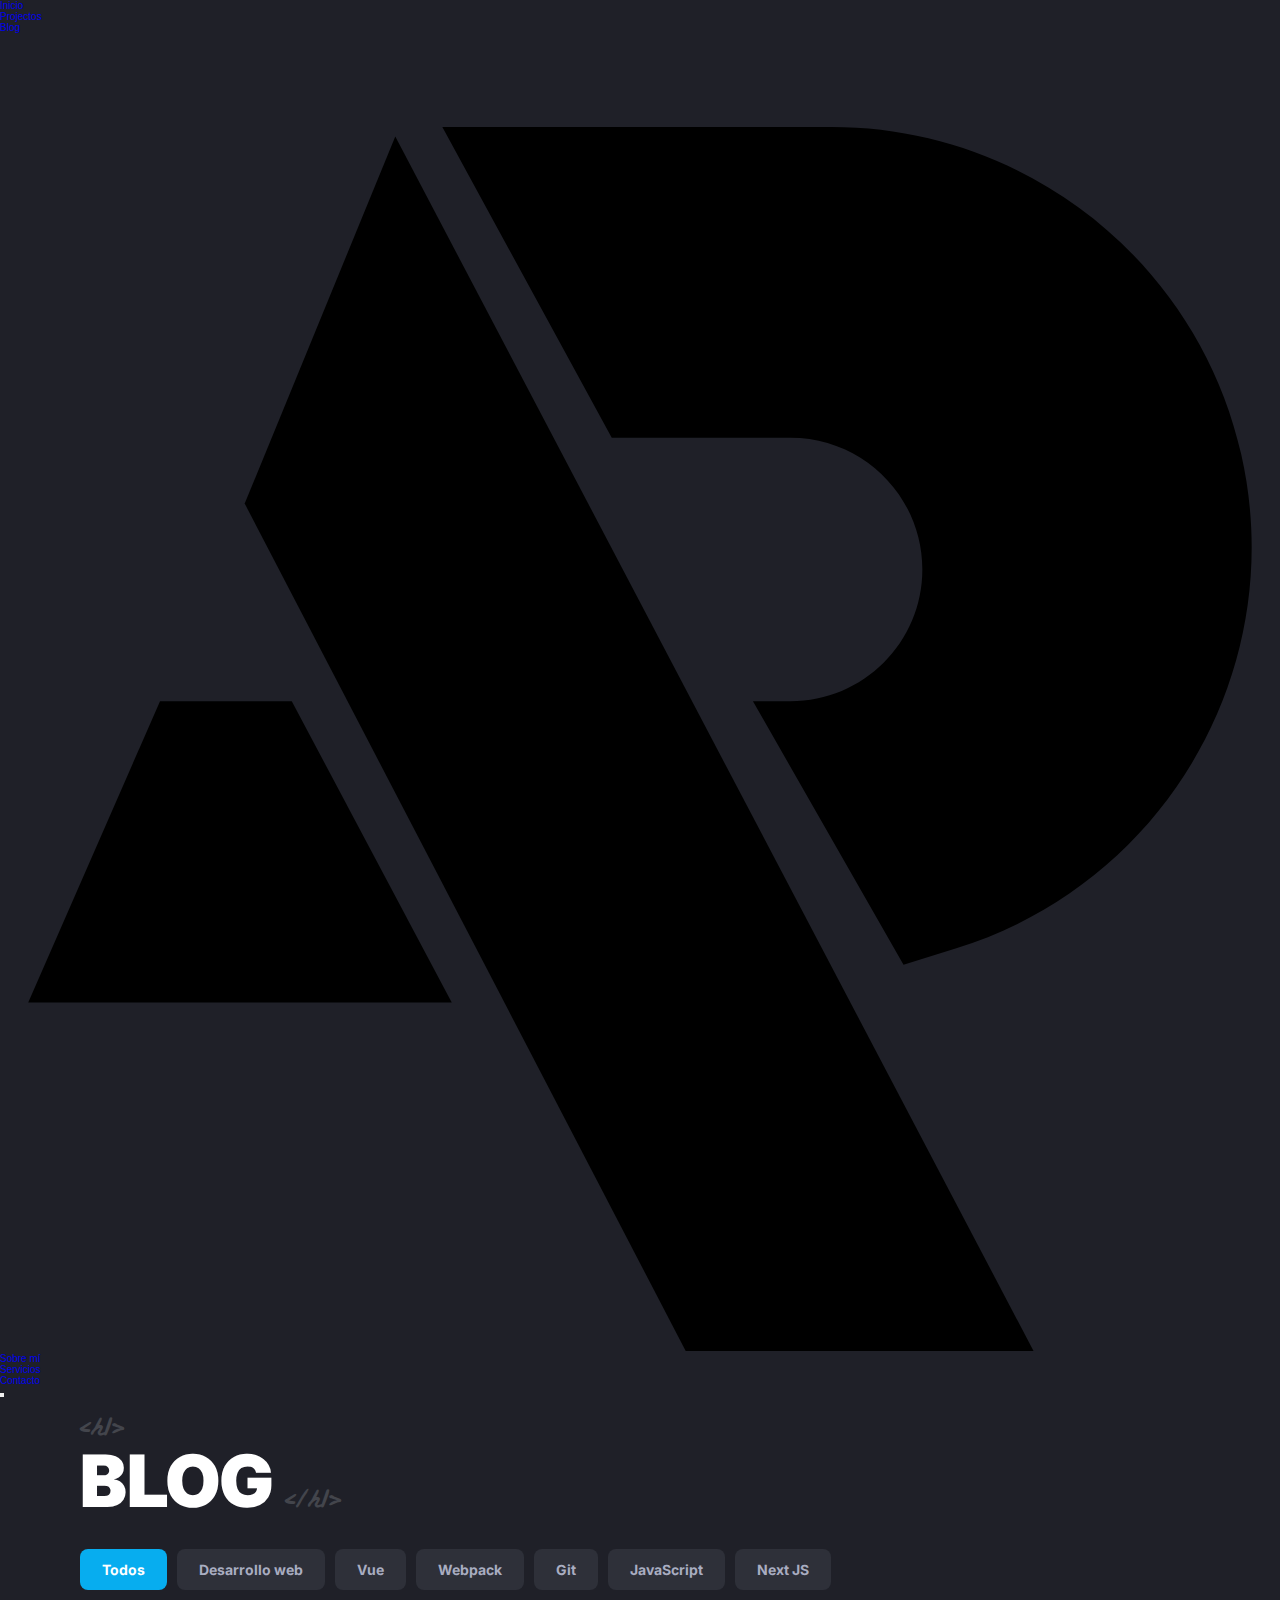
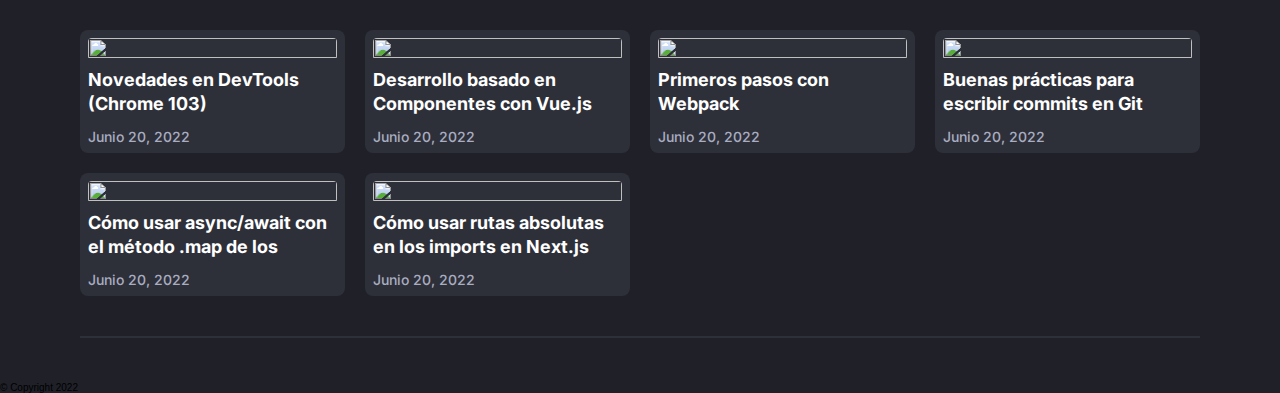
==== blog.html @ e84ddb8e "Add files via upload" ====
<!DOCTYPE html>
<html lang="es">
<head>
    <meta charset="UTF-8">
    <meta http-equiv="X-UA-Compatible" content="IE=edge">
    <meta name="viewport" content="width=device-width, initial-scale=1.0">
    <title>Alexis Paez | Frontend Developer</title>
    <link rel="stylesheet" type="text/css" href="index.css" />
    <script defer src="index.js"></script>
    <link rel="icon" href="assets/ap-logo-head.svg">
    <link href="https://fonts.googleapis.com/css2?family=Inter:wght@400;500;700;800&display=swap" rel="stylesheet">
    <link href="https://fonts.googleapis.com/css2?family=La+Belle+Aurore&display=swap" rel="stylesheet">
    <script src="https://code.iconify.design/2/2.2.1/iconify.min.js"></script>
    <script src="https://unpkg.com/swiper/swiper-bundle.min.js"></script>
</head>
<body>
    <header>
        <nav>
            <ul class="nav-menu nav-menu_disabled">
                <li class="nav-menu-item"><a href="index.html" class="nav-menu-link underlined">Inicio</a></li>
                <li class="nav-menu-item"><a href="projects.html" class="nav-menu-link underlined">Projectos</a></li>
                <li class="nav-menu-item"><a href="blog.html" class="nav-menu-link active underlined">Blog</a></li>
                <li class="nav-menu-item nav-menu-logo"><a href="index.html" class="nav-menu-link">
                    <svg viewBox="0 -4 68 70" xmlns="http://www.w3.org/2000/svg">
                        <path d="M48 45.5L40 31.5H42C45.866 31.5 49 28.366 49 24.5V24.5C49 20.634 45.866 17.5 42 17.5H32.5L23.5 1H44.175C54.5999 1 63.6359 8.21707 65.9404 18.384V18.384C68.5146 29.7408 61.9241 41.1681 50.8048 44.6274L48 45.5Z"/>
                        <path d="M21 1.5L57 70H38.5L13 21L21 1.5Z"/>
                        <path d="M8.5 31.5H15.5L24 47.5H1.5L8.5 31.5Z"/>
                    </svg>
                </a></li>
                <li class="nav-menu-item"><a href="#section-about" class="nav-menu-link underlined">Sobre mí</a></li>
                <li class="nav-menu-item"><a href="#section-services" class="nav-menu-link underlined">Servicios</a></li>
                <li class="nav-menu-item"><a href="#section-contact" class="nav-menu-link underlined">Contacto</a></li>
            </ul>

            <button class="toggle">
                <span class="iconify" data-icon="heroicons-solid:menu-alt-3"></span>
            </button>
        </nav>
    </header>

    <main>
        <!-- PAGE TITLE -->
        <section class="page-title-blog">
            <h1><span class="before-letter"></span>BLOG<span class="last-letter"></span></h1>
        </section>

        <!-- PAGE BLOG -->
        <section class="page-blog">
            <input id="all" name="categories" value="all" type="radio" checked>
            <input id="web-development" name="categories" value="web-development" type="radio">
            <input id="vue" name="categories" value="vue" type="radio">
            <input id="webpack" name="categories" value="webpack" type="radio">
            <input id="git" name="categories" value="git" type="radio">
            <input id="javascript" name="categories" value="javascript" type="radio">
            <input id="nextjs" name="categories" value="nextjs" type="radio">

            <div class="container-category">
                <label for="all">Todos</label>
                <label for="web-development">Desarrollo web</label>
                <label for="vue">Vue</label>
                <label for="webpack">Webpack</label>
                <label for="git">Git</label>
                <label for="javascript">JavaScript</label>
                <label for="nextjs">Next JS</label>
            </div>

            <div class="page-blog-articles">
                <a href="#" class="article-a" data-category="web-development">
                    <article class="article article-blog""> 
                        <picture class="article-img">
                            <img src="assets/blog-assets/chrome-devtools.jpg" alt="">
                        </picture>
                        
                        <div class="article-info">
                            <h3 class="article-title">Novedades en DevTools (Chrome 103)</h3>
                            <time datetime="2022-06-20">Junio 20, 2022</time>
                        </div>
                    </article>
                </a>

                <a href="#" class="article-a" data-category="web-development vue">
                    <article class="article article-blog"> 
                        <picture class="article-img">
                            <img src="assets/blog-assets/vuejs.jpg" alt="">
                        </picture>

                        <div class="article-info">
                            <h3 class="article-title">Desarrollo basado en Componentes con Vue.js</h3>
                            <time datetime="2022-06-20">Junio 20, 2022</time>
                        </div>
                    </article>
                </a>

                <a href="#" class="article-a" data-category="web-development webpack">
                    <article class="article article-blog"> 
                        <picture class="article-img">
                            <img src="assets/blog-assets/webpack.jpg" alt="">
                        </picture>

                        <div class="article-info">
                            <h3 class="article-title">Primeros pasos con Webpack</h3>
                            <time datetime="2022-06-20">Junio 20, 2022</time>
                        </div>
                    </article>
                </a>

                <a href="#" class="article-a" data-category="web-development git">
                    <article class="article article-blog"> 
                        <picture class="article-img">
                            <img src="assets/blog-assets/git.jpg" alt="">
                        </picture>
                        
                        <div class="article-info">
                            <h3 class="article-title">Buenas prácticas para escribir commits en Git</h3>
                            <time datetime="2022-06-20">Junio 20, 2022</time>
                        </div>
                    </article>
                </a>

                <a href="#" class="article-a" data-category="web-development javascript">
                    <article class="article article-blog"> 
                        <picture class="article-img">
                            <img src="assets/blog-assets/javascript.jpg" alt="">
                        </picture>

                        <div class="article-info">
                            <h3 class="article-title">Cómo usar async/await con el método .map de los Arrays</h3>
                            <time datetime="2022-06-20">Junio 20, 2022</time>
                        </div>
                    </article>
                </a>

                <a href="#" class="article-a" data-category="web-development nextjs">
                    <article class="article article-blog"> 
                        <picture class="article-img">
                            <img src="assets/blog-assets/next.jpg" alt="">
                        </picture>

                        <div class="article-info">
                            <h3 class="article-title">Cómo usar rutas absolutas en los imports en Next.js</h3>
                            <time datetime="2022-06-20">Junio 20, 2022</time>
                        </div>
                    </article>
                </a>
            </div>
        </section>
    </main>

    <!-- BUTTON UP -->
    <div id="button-up">
        <span class="iconify" data-icon="ep:arrow-up-bold"></span>
    </div>
    
    <hr>

    <footer id="section-footer" class="main-section section-footer">
        <div class="footer-info">
            <ul class="footer-social">
                <li class="footer-social-item"><a href="#" class="footer-social-link youtube">
                <span class="iconify" data-icon="akar-icons:youtube-fill"></span>
                </a></li>
                <li class="footer-social-item"><a href="https://twitter.com/Alexis_Paez_" class="footer-social-link twitter">
                    <span class="iconify" data-icon="akar-icons:twitter-fill"></span>
                </a></li>
                <li class="footer-social-item"><a href="https://www.linkedin.com/in/alexis-paez-48867b1a4/" class="footer-social-link linkedin">
                    <span class="iconify" data-icon="akar-icons:linkedin-fill"></span>
                </a></li>
                <li class="footer-social-item"><a href="https://github.com/AlexisPaez11" class="footer-social-link github">
                    <span class="iconify" data-icon="akar-icons:github-fill"></span>
                </a></li>
            </ul>
            <p>© Copyright 2022</p>
        </div>
    </footer>
</body>
</html>
---- index.css ----
@import url(./css/page-projects-blog.css);
@import url(./css/header.css);
@import url(./css/main.css);
@import url(./css/biography.css);
@import url(./css/featured-project.css);
@import url(./css/articles.css);
@import url(./css/swiper.css);
@import url(./css/about.css);
@import url(./css/services.css);
@import url(./css/contact.css);
@import url(./css/footer.css);

* {
    margin: 0px;
    padding: 0px;
    box-sizing: border-box;
    scrollbar-width: none;
    -webkit-tap-highlight-color: rgba(0,0,0,0);

    
    --gray1-color: #1F2028;
    --gray2-color: #262830;
    --gray3-color: #2E3039;
    --gray4-color: #43454c;
    --gray5-color: #a9adc1;
    --white-color: #FFF;
    --blue-color: #07ADEF;
}

img::selection {
    -webkit-tap-highlight-color: rgba(0,0,0,0);
}

html {
    font-size: 62.5%;
    scroll-behavior: smooth;
}

body {
    max-width: 1280px;
    background-color: var(--gray1-color);
    overflow-x: hidden;
    margin: 0 auto;
    font-family: Arial, Helvetica, sans-serif;
}

#button-up {
    cursor: pointer;
    display: flex;
    justify-content: center;
    align-items: center;
    width: 4.8rem;
    height: 4.8rem;
    font-size: 2.4rem;
    background-color: var(--blue-color);
    color: var(--white-color);
    position: fixed;
    bottom: 80px;
    right: 80px;
    border-radius: 50%;
    -webkit-border-radius: 50%;
    -moz-border-radius: 50%;
    -ms-border-radius: 50%;
    -o-border-radius: 50%;
    transform: scale(0);
    -webkit-transform: scale(0);
    -moz-transform: scale(0);
    -ms-transform: scale(0);
    -o-transform: scale(0);
}

hr {
    margin: 0 auto;
    width: calc(100% - 16.0rem);
    border: 1px solid var(--gray3-color);
}

a {
    text-decoration: none;
}

@media (max-width: 650px) {
    #button-up {
        right: 20px;
    }

    hr {
        width: calc(100% - 4.0rem);
    }
}
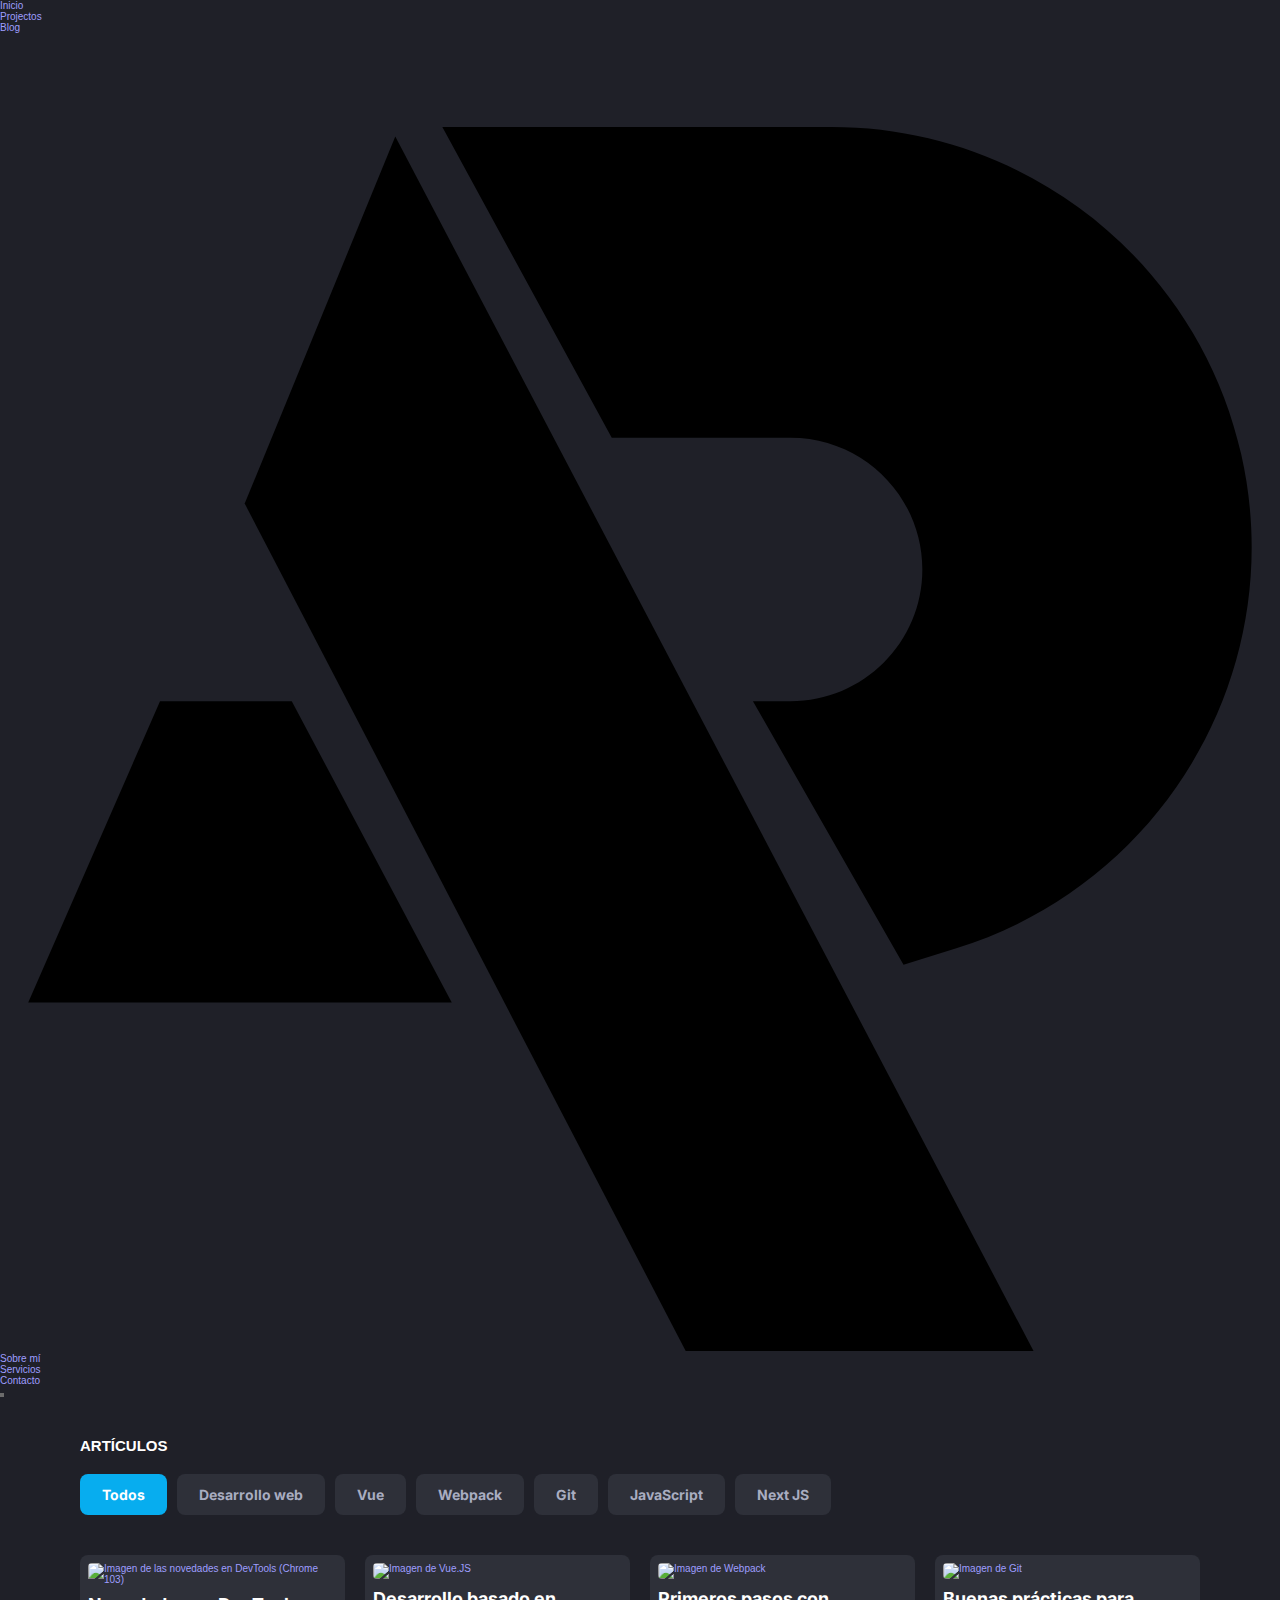
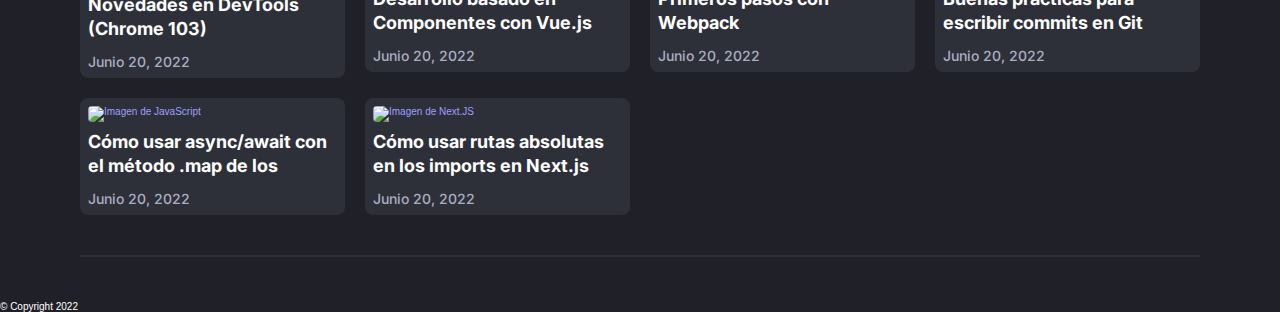
==== commit ca134d4c: "Add files via upload" ====
--- a/blog.html
+++ b/blog.html
@@ -4,35 +4,61 @@
     <meta charset="UTF-8">
     <meta http-equiv="X-UA-Compatible" content="IE=edge">
     <meta name="viewport" content="width=device-width, initial-scale=1.0">
-    <title>Alexis Paez | Frontend Developer</title>
-    <link rel="stylesheet" type="text/css" href="index.css" />
-    <script defer src="index.js"></script>
-    <link rel="icon" href="assets/ap-logo-head.svg">
-    <link href="https://fonts.googleapis.com/css2?family=Inter:wght@400;500;700;800&display=swap" rel="stylesheet">
-    <link href="https://fonts.googleapis.com/css2?family=La+Belle+Aurore&display=swap" rel="stylesheet">
-    <script src="https://code.iconify.design/2/2.2.1/iconify.min.js"></script>
-    <script src="https://unpkg.com/swiper/swiper-bundle.min.js"></script>
+    <meta name="robots" content="index, follow">
+    <link rel="stylesheet" type="text/css" href="./index.css"/>
+
+    <title>Alexis Paez | Artículos</title>
+    <meta property="og:title" content="Alexis Paez | Artículos">
+    <meta property="og:site_name" content="Alexis Paez | Artículos">
+
+    <meta name="author" content="Alexis Paez">
+    <link rel="preconnet" href="https://alexispaez.dev">
+    <link rel="canonical" href="https://alexispaez.dev/">
+    <meta property="og:url" content="https://alexispaez.dev/">
+    <meta property="og:type" content="website">
+    
+    <meta name="description" content="Artículos sobre desarrollado web y tecnología">
+    <meta property="og:description" content="Artículos sobre desarrollado web y tecnología">
+    
+    <meta name="keywords" content="Artículos sobre html, css, frameworks, javascript, react, etc..."/>
+
+    <meta property="og:image" content="https://alexispaez.dev/assets/miniatura-alexispaezdev.png">
+    <meta property="og:image:width" content="1280">
+    <meta property="og:image:height" content="720">
+    <meta property="og:image:type" content="image/jpeg">
+
+    <meta name="theme-color" content="#1F2028"/>
+    <meta name="color-scheme" content="dark">
+    <link rel="icon" href="./assets/ap-logo.png">
+    <link rel="apple-touch-icon" sizes="180x180" href="./assets/ap-logo.png">
+    
+    <link rel="preconnect" href="https://fonts.googleapis.com">
+    <link rel="preconnect" href="https://fonts.gstatic.com" crossorigin>
+    <link href="https://fonts.googleapis.com/css2?family=Inter:wght@500;700;900&family=La+Belle+Aurore&display=swap" rel="stylesheet"> 
+    <script defer src="https://unpkg.com/swiper/swiper-bundle.min.js"></script>
+    <script async src="https://code.iconify.design/2/2.2.1/iconify.min.js" defer></script>
+    <script defer src="./index.js"></script>
 </head>
 <body>
     <header>
         <nav>
             <ul class="nav-menu nav-menu_disabled">
-                <li class="nav-menu-item"><a href="index.html" class="nav-menu-link underlined">Inicio</a></li>
-                <li class="nav-menu-item"><a href="projects.html" class="nav-menu-link underlined">Projectos</a></li>
-                <li class="nav-menu-item"><a href="blog.html" class="nav-menu-link active underlined">Blog</a></li>
-                <li class="nav-menu-item nav-menu-logo"><a href="index.html" class="nav-menu-link">
+                <li class="nav-menu-item"><a href="./index.html" class="nav-menu-link underlined">Inicio</a></li>
+                <li class="nav-menu-item"><a href="./projects.html" class="nav-menu-link underlined">Projectos</a></li>
+                <li class="nav-menu-item"><a href="./blog.html" class="nav-menu-link active underlined">Blog</a></li>
+                <li class="nav-menu-item nav-menu-logo"><a aria-label="logo" href="./index.html" class="nav-menu-link">
                     <svg viewBox="0 -4 68 70" xmlns="http://www.w3.org/2000/svg">
                         <path d="M48 45.5L40 31.5H42C45.866 31.5 49 28.366 49 24.5V24.5C49 20.634 45.866 17.5 42 17.5H32.5L23.5 1H44.175C54.5999 1 63.6359 8.21707 65.9404 18.384V18.384C68.5146 29.7408 61.9241 41.1681 50.8048 44.6274L48 45.5Z"/>
                         <path d="M21 1.5L57 70H38.5L13 21L21 1.5Z"/>
                         <path d="M8.5 31.5H15.5L24 47.5H1.5L8.5 31.5Z"/>
                     </svg>
                 </a></li>
-                <li class="nav-menu-item"><a href="#section-about" class="nav-menu-link underlined">Sobre mí</a></li>
-                <li class="nav-menu-item"><a href="#section-services" class="nav-menu-link underlined">Servicios</a></li>
-                <li class="nav-menu-item"><a href="#section-contact" class="nav-menu-link underlined">Contacto</a></li>
+                <li class="nav-menu-item"><a href="./index.html#section-about" class="nav-menu-link underlined">Sobre mí</a></li>
+                <li class="nav-menu-item"><a href="./index.html#section-services" class="nav-menu-link underlined">Servicios</a></li>
+                <li class="nav-menu-item"><a href="./index.html#section-contact" class="nav-menu-link underlined">Contacto</a></li>
             </ul>
 
-            <button class="toggle">
+            <button aria-label="menu" class="toggle">
                 <span class="iconify" data-icon="heroicons-solid:menu-alt-3"></span>
             </button>
         </nav>
@@ -40,8 +66,8 @@
 
     <main>
         <!-- PAGE TITLE -->
-        <section class="page-title-blog">
-            <h1><span class="before-letter"></span>BLOG<span class="last-letter"></span></h1>
+        <section class="page-blog-title">
+            <h2><span class="before-letter"></span>ARTÍCULOS<span class="last-letter"></span></h2>
         </section>
 
         <!-- PAGE BLOG -->
@@ -65,10 +91,10 @@
             </div>
 
             <div class="page-blog-articles">
-                <a href="#" class="article-a" data-category="web-development">
+                <a href="./blog-articles/novedades-en-devtools-chrome-103.html" class="article-a" data-category="web-development">
                     <article class="article article-blog""> 
                         <picture class="article-img">
-                            <img src="assets/blog-assets/chrome-devtools.jpg" alt="">
+                            <img loading="lazy" src="./assets/blog-assets/chrome-103/devtools.webp" alt="Imagen de las novedades en DevTools (Chrome 103)">
                         </picture>
                         
                         <div class="article-info">
@@ -81,7 +107,7 @@
                 <a href="#" class="article-a" data-category="web-development vue">
                     <article class="article article-blog"> 
                         <picture class="article-img">
-                            <img src="assets/blog-assets/vuejs.jpg" alt="">
+                            <img loading="lazy" src="./assets/blog-assets/vue.webp" alt="Imagen de Vue.JS">
                         </picture>
 
                         <div class="article-info">
@@ -94,7 +120,7 @@
                 <a href="#" class="article-a" data-category="web-development webpack">
                     <article class="article article-blog"> 
                         <picture class="article-img">
-                            <img src="assets/blog-assets/webpack.jpg" alt="">
+                            <img loading="lazy" src="./assets/blog-assets/webpack.webp" alt="Imagen de Webpack">
                         </picture>
 
                         <div class="article-info">
@@ -107,7 +133,7 @@
                 <a href="#" class="article-a" data-category="web-development git">
                     <article class="article article-blog"> 
                         <picture class="article-img">
-                            <img src="assets/blog-assets/git.jpg" alt="">
+                            <img loading="lazy" src="./assets/blog-assets/git.webp" alt="Imagen de Git">
                         </picture>
                         
                         <div class="article-info">
@@ -120,7 +146,7 @@
                 <a href="#" class="article-a" data-category="web-development javascript">
                     <article class="article article-blog"> 
                         <picture class="article-img">
-                            <img src="assets/blog-assets/javascript.jpg" alt="">
+                            <img loading="lazy" src="./assets/blog-assets/javascript.webp" alt="Imagen de JavaScript">
                         </picture>
 
                         <div class="article-info">
@@ -133,7 +159,7 @@
                 <a href="#" class="article-a" data-category="web-development nextjs">
                     <article class="article article-blog"> 
                         <picture class="article-img">
-                            <img src="assets/blog-assets/next.jpg" alt="">
+                            <img loading="lazy" src="./assets/blog-assets/next.webp" alt="Imagen de Next.JS">
                         </picture>
 
                         <div class="article-info">
@@ -155,20 +181,13 @@
 
     <footer id="section-footer" class="main-section section-footer">
         <div class="footer-info">
-            <ul class="footer-social">
-                <li class="footer-social-item"><a href="#" class="footer-social-link youtube">
-                <span class="iconify" data-icon="akar-icons:youtube-fill"></span>
-                </a></li>
-                <li class="footer-social-item"><a href="https://twitter.com/Alexis_Paez_" class="footer-social-link twitter">
-                    <span class="iconify" data-icon="akar-icons:twitter-fill"></span>
-                </a></li>
-                <li class="footer-social-item"><a href="https://www.linkedin.com/in/alexis-paez-48867b1a4/" class="footer-social-link linkedin">
-                    <span class="iconify" data-icon="akar-icons:linkedin-fill"></span>
-                </a></li>
-                <li class="footer-social-item"><a href="https://github.com/AlexisPaez11" class="footer-social-link github">
-                    <span class="iconify" data-icon="akar-icons:github-fill"></span>
-                </a></li>
+            <ul class="social">
+                <li class="social-item"><a aria-label="Enlace a mi canal de youtube" accesskey="y" href="#" class="social-link"><span class="iconify" data-icon="akar-icons:youtube-fill"></span></a></li>
+                <li class="social-item"><a aria-label="Enlace a mi perfil de twitter" accesskey="t" href="https://twitter.com/Alexis_Paez_" class="social-link"><span class="iconify" data-icon="akar-icons:twitter-fill"></span></a></li>
+                <li class="social-item"><a aria-label="Enlace a mi perfil de linkedin" accesskey="l" href="https://www.linkedin.com/in/alexis-paez-48867b1a4/" class="social-link"><span class="iconify" data-icon="akar-icons:linkedin-fill"></span></a></li>
+                <li class="social-item"><a aria-label="Enlace a mi perfil de github" accesskey="g" href="https://github.com/AlexisPaez11" class="social-link"><span class="iconify" data-icon="akar-icons:github-fill"></span></a></li>
             </ul>
+
             <p>© Copyright 2022</p>
         </div>
     </footer>
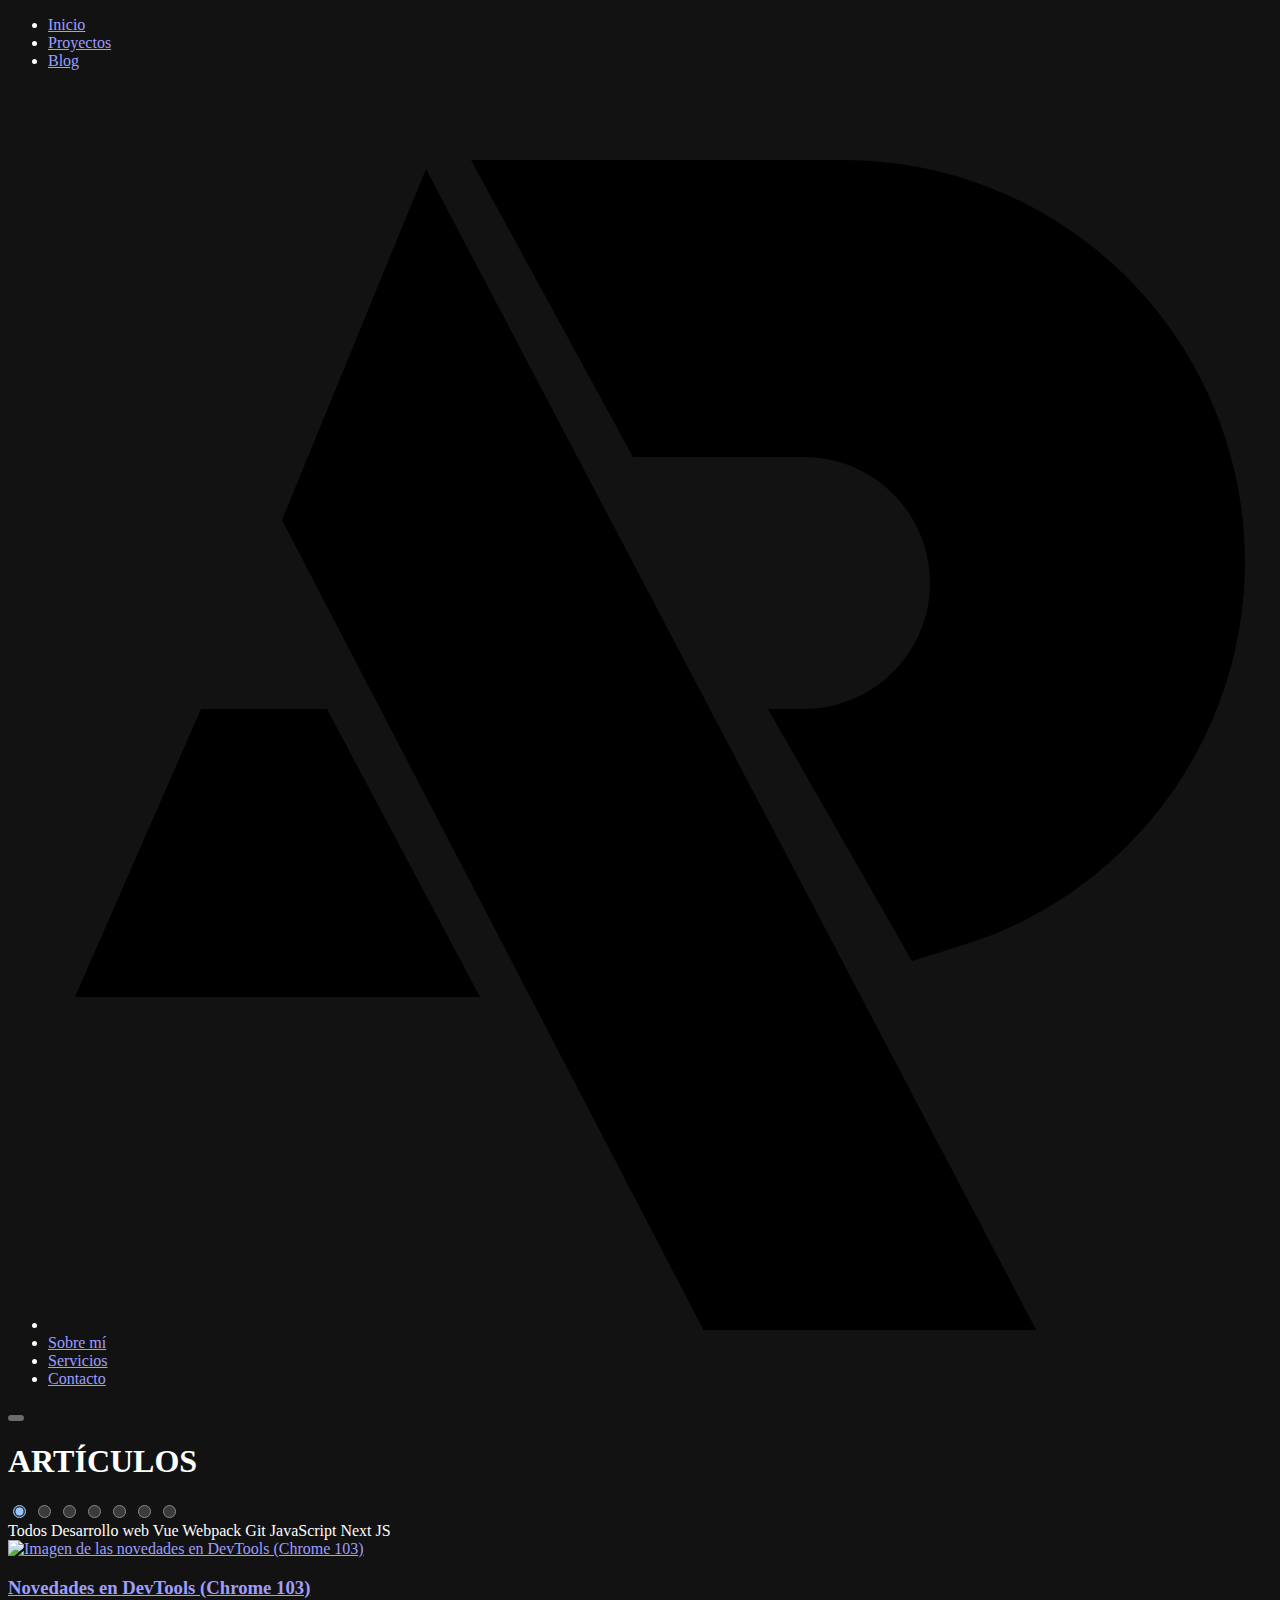
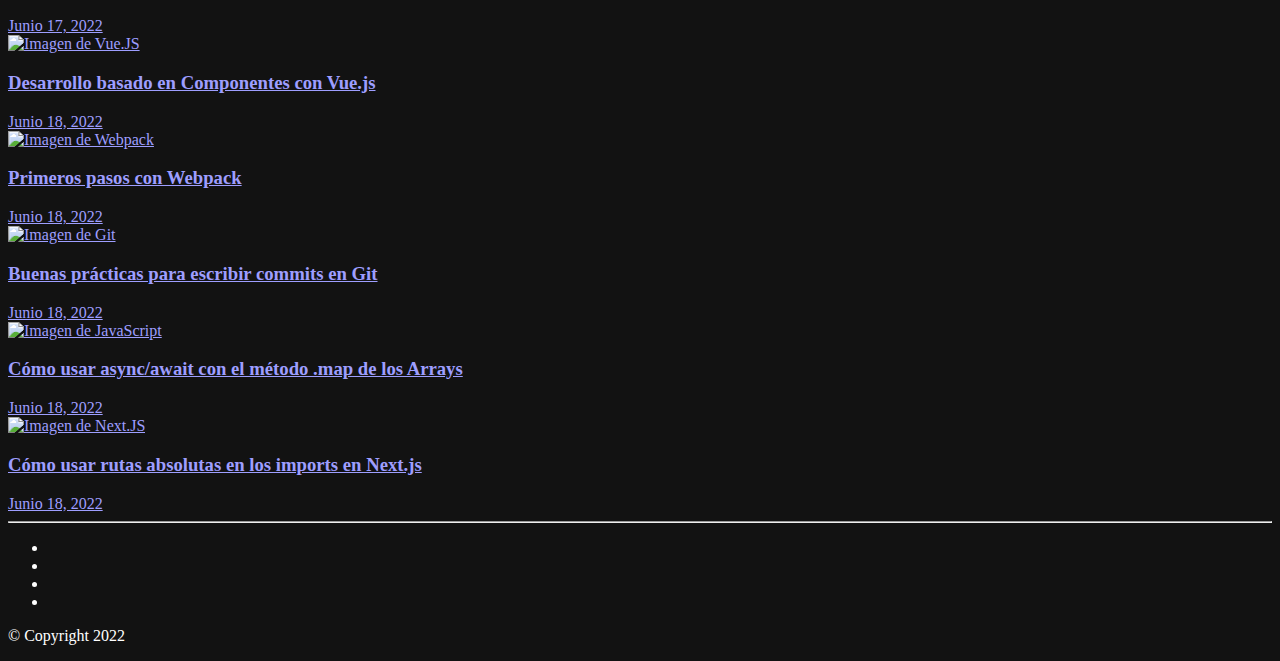
==== commit cc322231: "Add files via upload" ====
--- a/blog.html
+++ b/blog.html
@@ -5,7 +5,6 @@
     <meta http-equiv="X-UA-Compatible" content="IE=edge">
     <meta name="viewport" content="width=device-width, initial-scale=1.0">
     <meta name="robots" content="index, follow">
-    <link rel="stylesheet" type="text/css" href="./index.css"/>
 
     <title>Alexis Paez | Artículos</title>
     <meta property="og:title" content="Alexis Paez | Artículos">
@@ -32,19 +31,17 @@
     <link rel="icon" href="./assets/ap-logo.png">
     <link rel="apple-touch-icon" sizes="180x180" href="./assets/ap-logo.png">
     
-    <link rel="preconnect" href="https://fonts.googleapis.com">
-    <link rel="preconnect" href="https://fonts.gstatic.com" crossorigin>
+    <script async src="./index.js"></script>
+    <script async src="https://code.iconify.design/2/2.2.1/iconify.min.js"></script>
     <link href="https://fonts.googleapis.com/css2?family=Inter:wght@500;700;900&family=La+Belle+Aurore&display=swap" rel="stylesheet"> 
-    <script defer src="https://unpkg.com/swiper/swiper-bundle.min.js"></script>
-    <script async src="https://code.iconify.design/2/2.2.1/iconify.min.js" defer></script>
-    <script defer src="./index.js"></script>
+    <link rel="stylesheet" href="./css/blog.css">
 </head>
 <body>
     <header>
         <nav>
             <ul class="nav-menu nav-menu_disabled">
                 <li class="nav-menu-item"><a href="./index.html" class="nav-menu-link underlined">Inicio</a></li>
-                <li class="nav-menu-item"><a href="./projects.html" class="nav-menu-link underlined">Projectos</a></li>
+                <li class="nav-menu-item"><a href="./projects.html" class="nav-menu-link underlined">Proyectos</a></li>
                 <li class="nav-menu-item"><a href="./blog.html" class="nav-menu-link active underlined">Blog</a></li>
                 <li class="nav-menu-item nav-menu-logo"><a aria-label="logo" href="./index.html" class="nav-menu-link">
                     <svg viewBox="0 -4 68 70" xmlns="http://www.w3.org/2000/svg">
@@ -58,27 +55,27 @@
                 <li class="nav-menu-item"><a href="./index.html#section-contact" class="nav-menu-link underlined">Contacto</a></li>
             </ul>
 
-            <button aria-label="menu" class="toggle">
+            <button aria-label="menu" class="toggle" role="button">
                 <span class="iconify" data-icon="heroicons-solid:menu-alt-3"></span>
             </button>
         </nav>
     </header>
 
-    <main>
+    <main role="main">
         <!-- PAGE TITLE -->
-        <section class="page-blog-title">
-            <h2><span class="before-letter"></span>ARTÍCULOS<span class="last-letter"></span></h2>
+        <section class="page-blog-title" aria-labelledby="title">
+            <h1><span class="before-letter"></span>ARTÍCULOS<span class="last-letter"></span></h1>
         </section>
 
         <!-- PAGE BLOG -->
-        <section class="page-blog">
-            <input id="all" name="categories" value="all" type="radio" checked>
-            <input id="web-development" name="categories" value="web-development" type="radio">
-            <input id="vue" name="categories" value="vue" type="radio">
-            <input id="webpack" name="categories" value="webpack" type="radio">
-            <input id="git" name="categories" value="git" type="radio">
-            <input id="javascript" name="categories" value="javascript" type="radio">
-            <input id="nextjs" name="categories" value="nextjs" type="radio">
+        <section class="page-blog" aria-labelledby="articles">
+            <input id="all" name="categories" value="all" type="radio" aria-labelledby="all" checked>
+            <input id="web-development" name="categories" value="web-development" type="radio" aria-labelledby="web-development">
+            <input id="vue" name="categories" value="vue" type="radio" aria-labelledby="vue">
+            <input id="webpack" name="categories" value="webpack" type="radio" aria-labelledby="webpack">
+            <input id="git" name="categories" value="git" type="radio" aria-labelledby="git">
+            <input id="javascript" name="categories" value="javascript" type="radio" aria-labelledby="javascript">
+            <input id="nextjs" name="categories" value="nextjs" type="radio" aria-labelledby="nextjs">
 
             <div class="container-category">
                 <label for="all">Todos</label>
@@ -94,12 +91,12 @@
                 <a href="./blog-articles/novedades-en-devtools-chrome-103.html" class="article-a" data-category="web-development">
                     <article class="article article-blog""> 
                         <picture class="article-img">
-                            <img loading="lazy" src="./assets/blog-assets/chrome-103/devtools.webp" alt="Imagen de las novedades en DevTools (Chrome 103)">
+                            <img src="./assets/blog-assets/chrome-103/devtools.webp" alt="Imagen de las novedades en DevTools (Chrome 103)">
                         </picture>
                         
                         <div class="article-info">
                             <h3 class="article-title">Novedades en DevTools (Chrome 103)</h3>
-                            <time datetime="2022-06-20">Junio 20, 2022</time>
+                            <time datetime="2022-06-17">Junio 17, 2022</time>
                         </div>
                     </article>
                 </a>
@@ -107,12 +104,12 @@
                 <a href="#" class="article-a" data-category="web-development vue">
                     <article class="article article-blog"> 
                         <picture class="article-img">
-                            <img loading="lazy" src="./assets/blog-assets/vue.webp" alt="Imagen de Vue.JS">
+                            <img src="./assets/blog-assets/vue.webp" alt="Imagen de Vue.JS">
                         </picture>
 
                         <div class="article-info">
                             <h3 class="article-title">Desarrollo basado en Componentes con Vue.js</h3>
-                            <time datetime="2022-06-20">Junio 20, 2022</time>
+                            <time datetime="2022-06-18">Junio 18, 2022</time>
                         </div>
                     </article>
                 </a>
@@ -120,12 +117,12 @@
                 <a href="#" class="article-a" data-category="web-development webpack">
                     <article class="article article-blog"> 
                         <picture class="article-img">
-                            <img loading="lazy" src="./assets/blog-assets/webpack.webp" alt="Imagen de Webpack">
+                            <img src="./assets/blog-assets/webpack.webp" alt="Imagen de Webpack">
                         </picture>
 
                         <div class="article-info">
                             <h3 class="article-title">Primeros pasos con Webpack</h3>
-                            <time datetime="2022-06-20">Junio 20, 2022</time>
+                            <time datetime="2022-06-18">Junio 18, 2022</time>
                         </div>
                     </article>
                 </a>
@@ -133,12 +130,12 @@
                 <a href="#" class="article-a" data-category="web-development git">
                     <article class="article article-blog"> 
                         <picture class="article-img">
-                            <img loading="lazy" src="./assets/blog-assets/git.webp" alt="Imagen de Git">
+                            <img src="./assets/blog-assets/git.webp" alt="Imagen de Git">
                         </picture>
                         
                         <div class="article-info">
                             <h3 class="article-title">Buenas prácticas para escribir commits en Git</h3>
-                            <time datetime="2022-06-20">Junio 20, 2022</time>
+                            <time datetime="2022-06-18">Junio 18, 2022</time>
                         </div>
                     </article>
                 </a>
@@ -146,12 +143,12 @@
                 <a href="#" class="article-a" data-category="web-development javascript">
                     <article class="article article-blog"> 
                         <picture class="article-img">
-                            <img loading="lazy" src="./assets/blog-assets/javascript.webp" alt="Imagen de JavaScript">
+                            <img src="./assets/blog-assets/javascript.webp" alt="Imagen de JavaScript">
                         </picture>
 
                         <div class="article-info">
                             <h3 class="article-title">Cómo usar async/await con el método .map de los Arrays</h3>
-                            <time datetime="2022-06-20">Junio 20, 2022</time>
+                            <time datetime="2022-06-18">Junio 18, 2022</time>
                         </div>
                     </article>
                 </a>
@@ -159,12 +156,12 @@
                 <a href="#" class="article-a" data-category="web-development nextjs">
                     <article class="article article-blog"> 
                         <picture class="article-img">
-                            <img loading="lazy" src="./assets/blog-assets/next.webp" alt="Imagen de Next.JS">
+                            <img src="./assets/blog-assets/next.webp" alt="Imagen de Next.JS">
                         </picture>
 
                         <div class="article-info">
                             <h3 class="article-title">Cómo usar rutas absolutas en los imports en Next.js</h3>
-                            <time datetime="2022-06-20">Junio 20, 2022</time>
+                            <time datetime="2022-06-18">Junio 18, 2022</time>
                         </div>
                     </article>
                 </a>
@@ -179,7 +176,7 @@
     
     <hr>
 
-    <footer id="section-footer" class="main-section section-footer">
+    <footer id="section-footer" class="section-footer">
         <div class="footer-info">
             <ul class="social">
                 <li class="social-item"><a aria-label="Enlace a mi canal de youtube" accesskey="y" href="#" class="social-link"><span class="iconify" data-icon="akar-icons:youtube-fill"></span></a></li>
